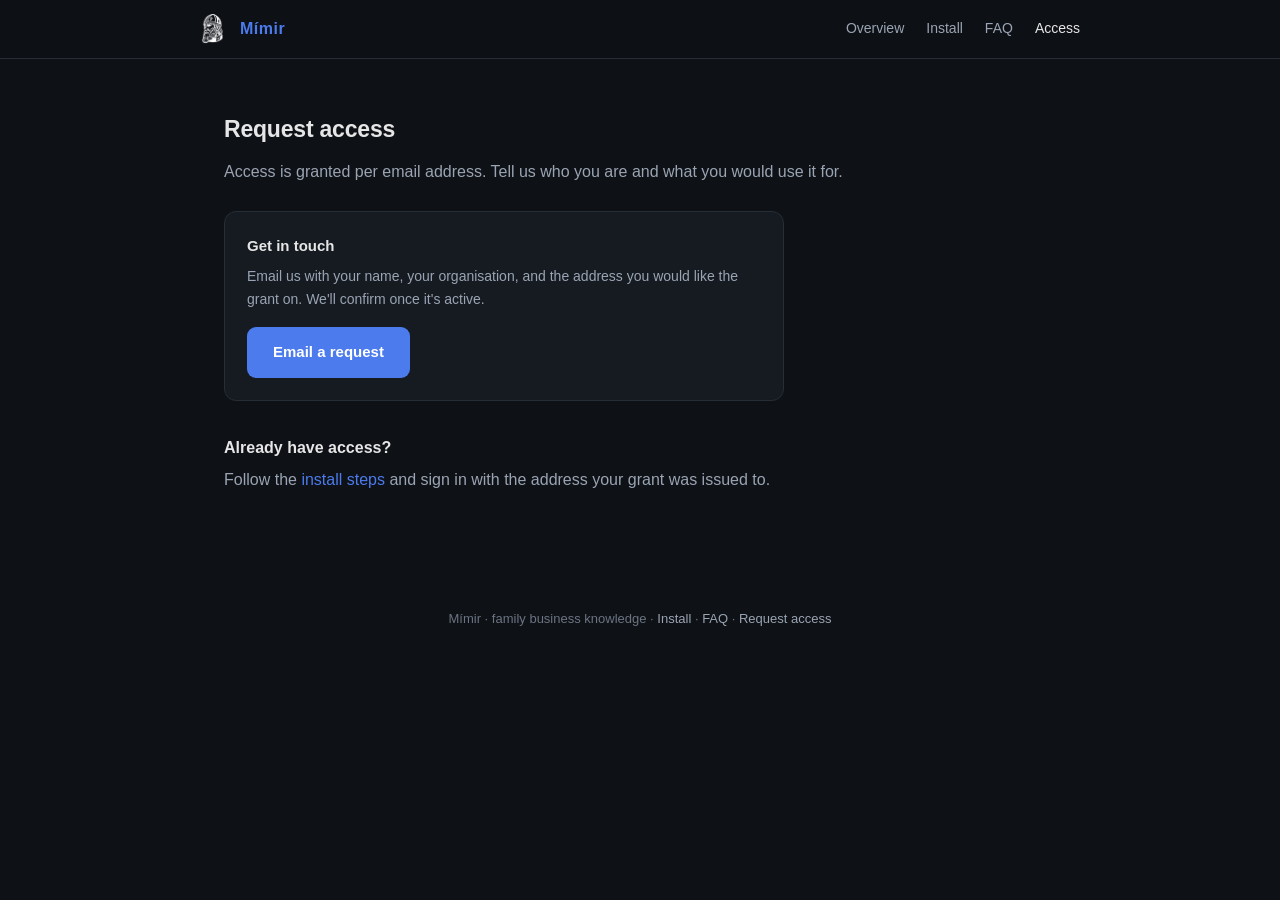
==== contact.html @ dcc5daad "Mímir landing site" ====
<!doctype html><html lang="en"><head>
<meta charset="utf-8"><meta name="viewport" content="width=device-width,initial-scale=1">
<title>Request access to Mímir</title>
<meta name="description" content="Request an access grant for Mímir.">
<link rel="icon" href="/assets/favicon.ico" sizes="any">
<link rel="apple-touch-icon" href="/assets/apple-touch-icon.png">
<meta name="theme-color" content="#0e1116">
<meta property="og:title" content="Request access to Mímir"><meta property="og:description" content="Request an access grant for Mímir.">
<meta property="og:image" content="https://mimir.familybusiness.se/assets/og-card.png">
<meta property="og:type" content="website"><meta name="twitter:card" content="summary_large_image">
<link rel="stylesheet" href="/styles.css">
</head><body>
<header><div class="wrap bar">
  <a class="brand" href="/"><img src="/assets/mark-white.png" alt=""><span>Mímir</span></a>
  <nav>
    <a href="/" class="">Overview</a>
    <a href="/install.html" class="">Install</a>
    <a href="/faq.html" class="">FAQ</a>
    <a href="/contact.html" class="on">Access</a>
  </nav>
</div></header>
<section><div class="wrap">
  <h2>Request access</h2>
  <p class="sub">Access is granted per email address. Tell us who you are and what you would use it for.</p>

  <div class="card" style="max-width:560px">
    <h3 style="margin-top:0">Get in touch</h3>
    <p style="margin-bottom:16px">Email us with your name, your organisation, and the address you
       would like the grant on. We'll confirm once it's active.</p>
    <a class="btn" href="mailto:mimir@familybusiness.se?subject=Mimir%20access%20request&amp;body=Name%3A%0AOrganisation%3A%0AEmail%20for%20access%3A%0AWhat%20you%20would%20use%20it%20for%3A%0A">
      Email a request</a>
  </div>

  <h3 style="margin-top:34px">Already have access?</h3>
  <p class="sub">Follow the <a href="/install.html">install steps</a> and sign in with the address
     your grant was issued to.</p>
</div></section>
<footer><div class="wrap">
  Mímir · family business knowledge ·
  <a href="/install.html">Install</a> · <a href="/faq.html">FAQ</a> · <a href="/contact.html">Request access</a>
</div></footer>
</body></html>
---- styles.css ----
/* Mímir — landing site. Dark profile matching the connector sign-in card. */
:root{
  --bg:#0e1116; --card:#161b22; --line:#262d36; --line2:#2d3440;
  --text:#e6e6e6; --muted:#9aa4b2; --dim:#6b7482;
  --accent:#4b7bec; --accent-dim:#3d6ad6;
  --mono:ui-monospace,SFMono-Regular,Menlo,Consolas,monospace;
  color-scheme:dark;
}
*{box-sizing:border-box}
body{margin:0;background:var(--bg);color:var(--text);
  font:16px/1.65 -apple-system,BlinkMacSystemFont,"Segoe UI",Roboto,Helvetica,Arial,sans-serif;
  -webkit-font-smoothing:antialiased}
a{color:var(--accent);text-decoration:none}
a:hover{text-decoration:underline}
.wrap{max-width:880px;margin:0 auto;padding:0 24px}

/* header */
header{border-bottom:1px solid var(--line);position:sticky;top:0;background:rgba(14,17,22,.92);
  backdrop-filter:blur(8px);z-index:10}
.bar{display:flex;align-items:center;justify-content:space-between;padding:14px 0;gap:20px}
.brand{display:flex;align-items:center;gap:10px}
.brand img{height:30px;width:auto}
.brand span{font-weight:700;letter-spacing:.5px}
nav{display:flex;gap:22px;font-size:14px}
nav a{color:var(--muted)}
nav a.on{color:var(--text)}

/* hero */
.hero{text-align:center;padding:72px 0 56px;border-bottom:1px solid var(--line)}
.hero img{width:min(420px,78%);height:auto;margin-bottom:30px}
.hero h1{font-size:clamp(26px,4.4vw,38px);line-height:1.25;margin:0 0 16px;letter-spacing:-.4px}
.hero p{color:var(--muted);font-size:17px;max-width:620px;margin:0 auto 30px}

/* buttons */
.btn{display:inline-block;background:var(--accent);color:#fff;padding:13px 26px;border-radius:9px;
  font-weight:600;font-size:15px}
.btn:hover{background:var(--accent-dim);text-decoration:none}
.btn.ghost{background:transparent;border:1px solid var(--line2);color:var(--text)}
.btn.ghost:hover{border-color:var(--accent)}
.btns{display:flex;gap:12px;justify-content:center;flex-wrap:wrap}

/* sections */
section{padding:52px 0;border-bottom:1px solid var(--line)}
section:last-of-type{border-bottom:0}
h2{font-size:23px;margin:0 0 10px;letter-spacing:-.2px}
h3{font-size:16px;margin:26px 0 6px}
.sub{color:var(--muted);margin:0 0 26px}
.grid{display:grid;grid-template-columns:repeat(auto-fit,minmax(230px,1fr));gap:16px}
.card{background:var(--card);border:1px solid var(--line);border-radius:12px;padding:22px}
.card h3{margin:0 0 6px;font-size:15px}
.card p{margin:0;color:var(--muted);font-size:14px}
.card .n{color:var(--accent);font-family:var(--mono);font-size:13px;display:block;margin-bottom:8px}

/* steps */
ol.steps{list-style:none;counter-reset:s;padding:0;margin:0}
ol.steps li{counter-increment:s;position:relative;padding:0 0 26px 46px;border-left:1px solid var(--line);
  margin-left:14px}
ol.steps li:last-child{border-left-color:transparent;padding-bottom:0}
ol.steps li::before{content:counter(s);position:absolute;left:-14px;top:-2px;width:28px;height:28px;
  background:var(--card);border:1px solid var(--line2);border-radius:50%;color:var(--accent);
  font-family:var(--mono);font-size:13px;display:flex;align-items:center;justify-content:center}
ol.steps h3{margin:0 0 5px;font-size:16px}
ol.steps p{margin:0;color:var(--muted);font-size:14.5px}

code,.url{font-family:var(--mono);background:var(--card);border:1px solid var(--line);
  border-radius:6px;padding:3px 8px;font-size:13.5px;color:var(--text)}
.urlbox{display:flex;align-items:center;gap:10px;background:var(--card);border:1px solid var(--line2);
  border-radius:10px;padding:14px 16px;margin:14px 0;font-family:var(--mono);font-size:14px;
  overflow-x:auto}
.urlbox strong{color:var(--accent);font-weight:500}

/* faq */
details{background:var(--card);border:1px solid var(--line);border-radius:10px;padding:16px 18px;
  margin-bottom:10px}
details[open]{border-color:var(--line2)}
summary{cursor:pointer;font-weight:600;font-size:15px;list-style:none}
summary::-webkit-details-marker{display:none}
summary::after{content:"+";float:right;color:var(--accent);font-family:var(--mono)}
details[open] summary::after{content:"−"}
details p{color:var(--muted);font-size:14.5px;margin:12px 0 0}

table{width:100%;border-collapse:collapse;font-size:14.5px;margin-top:8px}
th,td{text-align:left;padding:10px 12px;border-bottom:1px solid var(--line)}
th{color:var(--dim);font-weight:600;font-size:13px;text-transform:uppercase;letter-spacing:.6px}
td.num{font-family:var(--mono);color:var(--muted);text-align:right}

footer{padding:36px 0 48px;color:var(--dim);font-size:13px;text-align:center}
footer a{color:var(--muted)}
@media(max-width:600px){
  nav{gap:14px;font-size:13px}
  .hero{padding:48px 0 40px}
  section{padding:40px 0}
}
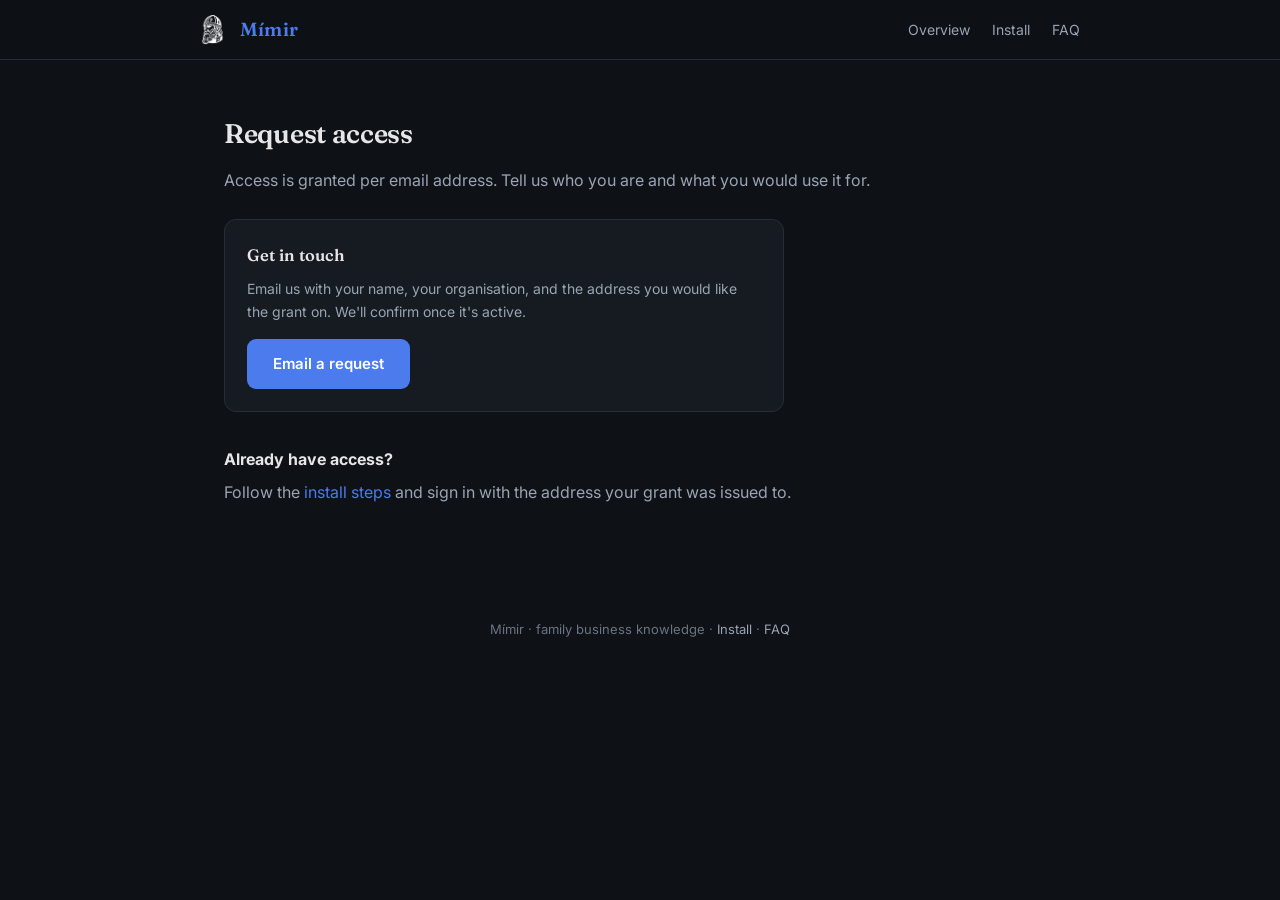
==== commit 5a4002f6: "Fraunces display type; hide access page from nav" ====
--- a/contact.html
+++ b/contact.html
@@ -8,6 +8,9 @@
 <meta property="og:title" content="Request access to Mímir"><meta property="og:description" content="Request an access grant for Mímir.">
 <meta property="og:image" content="https://mimir.familybusiness.se/assets/og-card.png">
 <meta property="og:type" content="website"><meta name="twitter:card" content="summary_large_image">
+<link rel="preconnect" href="https://fonts.googleapis.com">
+<link rel="preconnect" href="https://fonts.gstatic.com" crossorigin>
+<link href="https://fonts.googleapis.com/css2?family=Fraunces:opsz,wght@9..144,500;9..144,600&family=Inter:wght@400;500;600&display=swap" rel="stylesheet">
 <link rel="stylesheet" href="/styles.css">
 </head><body>
 <header><div class="wrap bar">
@@ -16,7 +19,6 @@
     <a href="/" class="">Overview</a>
     <a href="/install.html" class="">Install</a>
     <a href="/faq.html" class="">FAQ</a>
-    <a href="/contact.html" class="on">Access</a>
   </nav>
 </div></header>
 <section><div class="wrap">
@@ -37,6 +39,6 @@
 </div></section>
 <footer><div class="wrap">
   Mímir · family business knowledge ·
-  <a href="/install.html">Install</a> · <a href="/faq.html">FAQ</a> · <a href="/contact.html">Request access</a>
+  <a href="/install.html">Install</a> · <a href="/faq.html">FAQ</a>
 </div></footer>
 </body></html>
--- a/styles.css
+++ b/styles.css
@@ -4,12 +4,14 @@
   --text:#e6e6e6; --muted:#9aa4b2; --dim:#6b7482;
   --accent:#4b7bec; --accent-dim:#3d6ad6;
   --mono:ui-monospace,SFMono-Regular,Menlo,Consolas,monospace;
+  --display:"Fraunces","Iowan Old Style","Palatino Linotype",Palatino,Georgia,serif;
+  --body:"Inter",-apple-system,BlinkMacSystemFont,"Segoe UI",Roboto,Helvetica,Arial,sans-serif;
   color-scheme:dark;
 }
 *{box-sizing:border-box}
 body{margin:0;background:var(--bg);color:var(--text);
-  font:16px/1.65 -apple-system,BlinkMacSystemFont,"Segoe UI",Roboto,Helvetica,Arial,sans-serif;
-  -webkit-font-smoothing:antialiased}
+  font:16px/1.65 var(--body);
+  -webkit-font-smoothing:antialiased;text-rendering:optimizeLegibility}
 a{color:var(--accent);text-decoration:none}
 a:hover{text-decoration:underline}
 .wrap{max-width:880px;margin:0 auto;padding:0 24px}
@@ -20,7 +22,8 @@
 .bar{display:flex;align-items:center;justify-content:space-between;padding:14px 0;gap:20px}
 .brand{display:flex;align-items:center;gap:10px}
 .brand img{height:30px;width:auto}
-.brand span{font-weight:700;letter-spacing:.5px}
+.brand span{font-family:var(--display);font-weight:600;font-size:19px;letter-spacing:.2px;
+  font-variation-settings:'SOFT' 20,'WONK' 1}
 nav{display:flex;gap:22px;font-size:14px}
 nav a{color:var(--muted)}
 nav a.on{color:var(--text)}
@@ -28,8 +31,9 @@
 /* hero */
 .hero{text-align:center;padding:72px 0 56px;border-bottom:1px solid var(--line)}
 .hero img{width:min(420px,78%);height:auto;margin-bottom:30px}
-.hero h1{font-size:clamp(26px,4.4vw,38px);line-height:1.25;margin:0 0 16px;letter-spacing:-.4px}
-.hero p{color:var(--muted);font-size:17px;max-width:620px;margin:0 auto 30px}
+.hero h1{font-family:var(--display);font-weight:600;font-size:clamp(30px,5vw,46px);line-height:1.15;
+  margin:0 0 18px;letter-spacing:-.5px;font-variation-settings:'SOFT' 24,'WONK' 1}
+.hero p{color:var(--muted);font-size:17.5px;line-height:1.62;max-width:640px;margin:0 auto 32px}
 
 /* buttons */
 .btn{display:inline-block;background:var(--accent);color:#fff;padding:13px 26px;border-radius:9px;
@@ -42,12 +46,13 @@
 /* sections */
 section{padding:52px 0;border-bottom:1px solid var(--line)}
 section:last-of-type{border-bottom:0}
-h2{font-size:23px;margin:0 0 10px;letter-spacing:-.2px}
+h2{font-family:var(--display);font-weight:600;font-size:27px;margin:0 0 10px;letter-spacing:-.3px;
+  font-variation-settings:'SOFT' 20,'WONK' 1}
 h3{font-size:16px;margin:26px 0 6px}
 .sub{color:var(--muted);margin:0 0 26px}
 .grid{display:grid;grid-template-columns:repeat(auto-fit,minmax(230px,1fr));gap:16px}
 .card{background:var(--card);border:1px solid var(--line);border-radius:12px;padding:22px}
-.card h3{margin:0 0 6px;font-size:15px}
+.card h3{font-family:var(--display);font-weight:600;margin:0 0 7px;font-size:16.5px}
 .card p{margin:0;color:var(--muted);font-size:14px}
 .card .n{color:var(--accent);font-family:var(--mono);font-size:13px;display:block;margin-bottom:8px}
 
@@ -59,7 +64,7 @@
 ol.steps li::before{content:counter(s);position:absolute;left:-14px;top:-2px;width:28px;height:28px;
   background:var(--card);border:1px solid var(--line2);border-radius:50%;color:var(--accent);
   font-family:var(--mono);font-size:13px;display:flex;align-items:center;justify-content:center}
-ol.steps h3{margin:0 0 5px;font-size:16px}
+ol.steps h3{font-family:var(--display);font-weight:600;margin:0 0 5px;font-size:17.5px}
 ol.steps p{margin:0;color:var(--muted);font-size:14.5px}
 
 code,.url{font-family:var(--mono);background:var(--card);border:1px solid var(--line);
@@ -73,7 +78,7 @@
 details{background:var(--card);border:1px solid var(--line);border-radius:10px;padding:16px 18px;
   margin-bottom:10px}
 details[open]{border-color:var(--line2)}
-summary{cursor:pointer;font-weight:600;font-size:15px;list-style:none}
+summary{font-family:var(--display);cursor:pointer;font-weight:600;font-size:16.5px;list-style:none}
 summary::-webkit-details-marker{display:none}
 summary::after{content:"+";float:right;color:var(--accent);font-family:var(--mono)}
 details[open] summary::after{content:"−"}
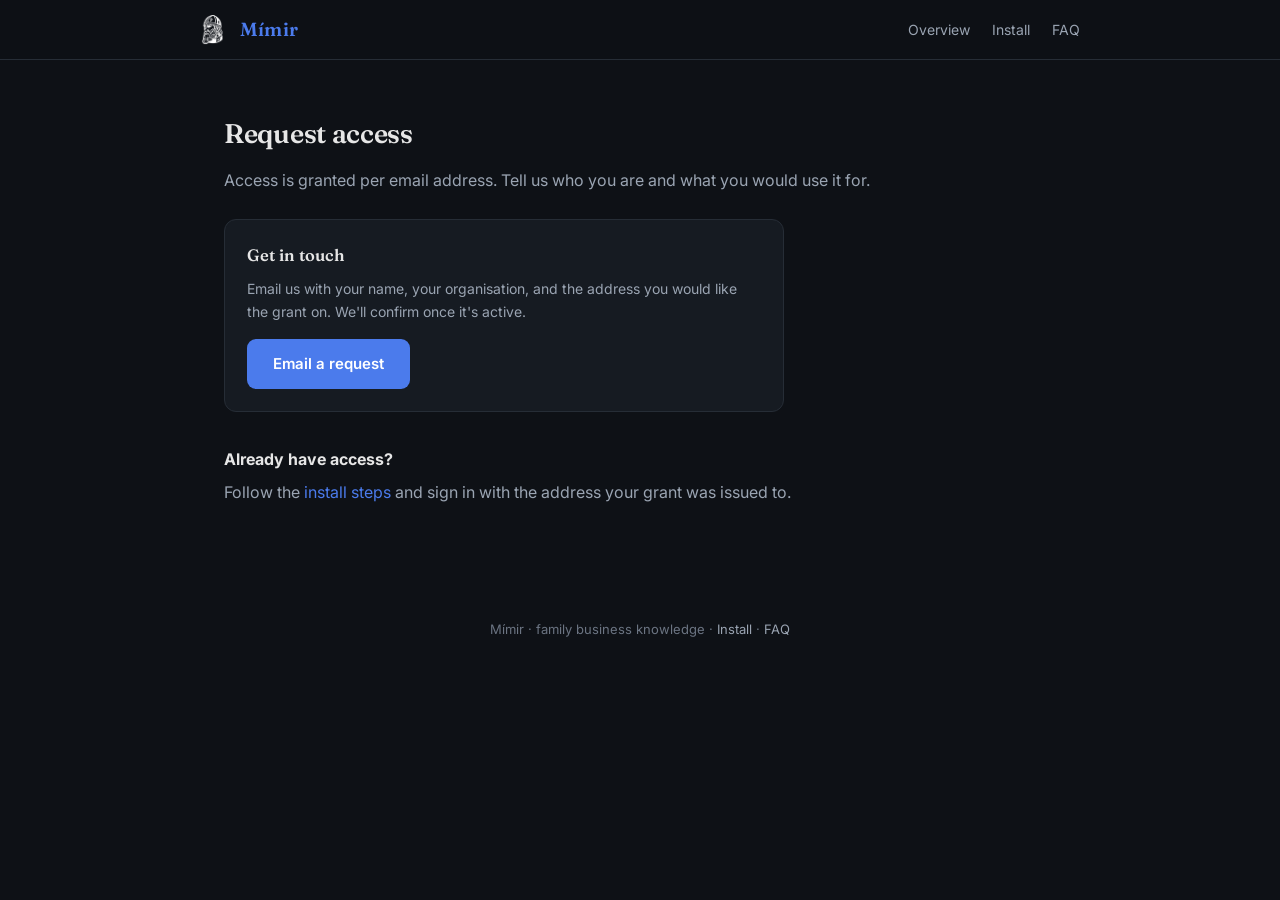
==== commit 862fe8cd: "Remove access links; fix Fraunces axis request" ====
--- a/contact.html
+++ b/contact.html
@@ -10,7 +10,7 @@
 <meta property="og:type" content="website"><meta name="twitter:card" content="summary_large_image">
 <link rel="preconnect" href="https://fonts.googleapis.com">
 <link rel="preconnect" href="https://fonts.gstatic.com" crossorigin>
-<link href="https://fonts.googleapis.com/css2?family=Fraunces:opsz,wght@9..144,500;9..144,600&family=Inter:wght@400;500;600&display=swap" rel="stylesheet">
+<link href="https://fonts.googleapis.com/css2?family=Fraunces:opsz,SOFT,WONK,wght@9..144,0..100,0..1,500;9..144,0..100,0..1,600&family=Inter:wght@400;500;600&display=swap" rel="stylesheet">
 <link rel="stylesheet" href="/styles.css">
 </head><body>
 <header><div class="wrap bar">
--- a/styles.css
+++ b/styles.css
@@ -22,8 +22,7 @@
 .bar{display:flex;align-items:center;justify-content:space-between;padding:14px 0;gap:20px}
 .brand{display:flex;align-items:center;gap:10px}
 .brand img{height:30px;width:auto}
-.brand span{font-family:var(--display);font-weight:600;font-size:19px;letter-spacing:.2px;
-  font-variation-settings:'SOFT' 20,'WONK' 1}
+.brand span{font-family:var(--display);font-weight:600;font-size:19px;letter-spacing:.2px}
 nav{display:flex;gap:22px;font-size:14px}
 nav a{color:var(--muted)}
 nav a.on{color:var(--text)}
@@ -32,7 +31,7 @@
 .hero{text-align:center;padding:72px 0 56px;border-bottom:1px solid var(--line)}
 .hero img{width:min(420px,78%);height:auto;margin-bottom:30px}
 .hero h1{font-family:var(--display);font-weight:600;font-size:clamp(30px,5vw,46px);line-height:1.15;
-  margin:0 0 18px;letter-spacing:-.5px;font-variation-settings:'SOFT' 24,'WONK' 1}
+  margin:0 0 18px;letter-spacing:-.5px}
 .hero p{color:var(--muted);font-size:17.5px;line-height:1.62;max-width:640px;margin:0 auto 32px}
 
 /* buttons */
@@ -46,8 +45,7 @@
 /* sections */
 section{padding:52px 0;border-bottom:1px solid var(--line)}
 section:last-of-type{border-bottom:0}
-h2{font-family:var(--display);font-weight:600;font-size:27px;margin:0 0 10px;letter-spacing:-.3px;
-  font-variation-settings:'SOFT' 20,'WONK' 1}
+h2{font-family:var(--display);font-weight:600;font-size:27px;margin:0 0 10px;letter-spacing:-.3px}
 h3{font-size:16px;margin:26px 0 6px}
 .sub{color:var(--muted);margin:0 0 26px}
 .grid{display:grid;grid-template-columns:repeat(auto-fit,minmax(230px,1fr));gap:16px}
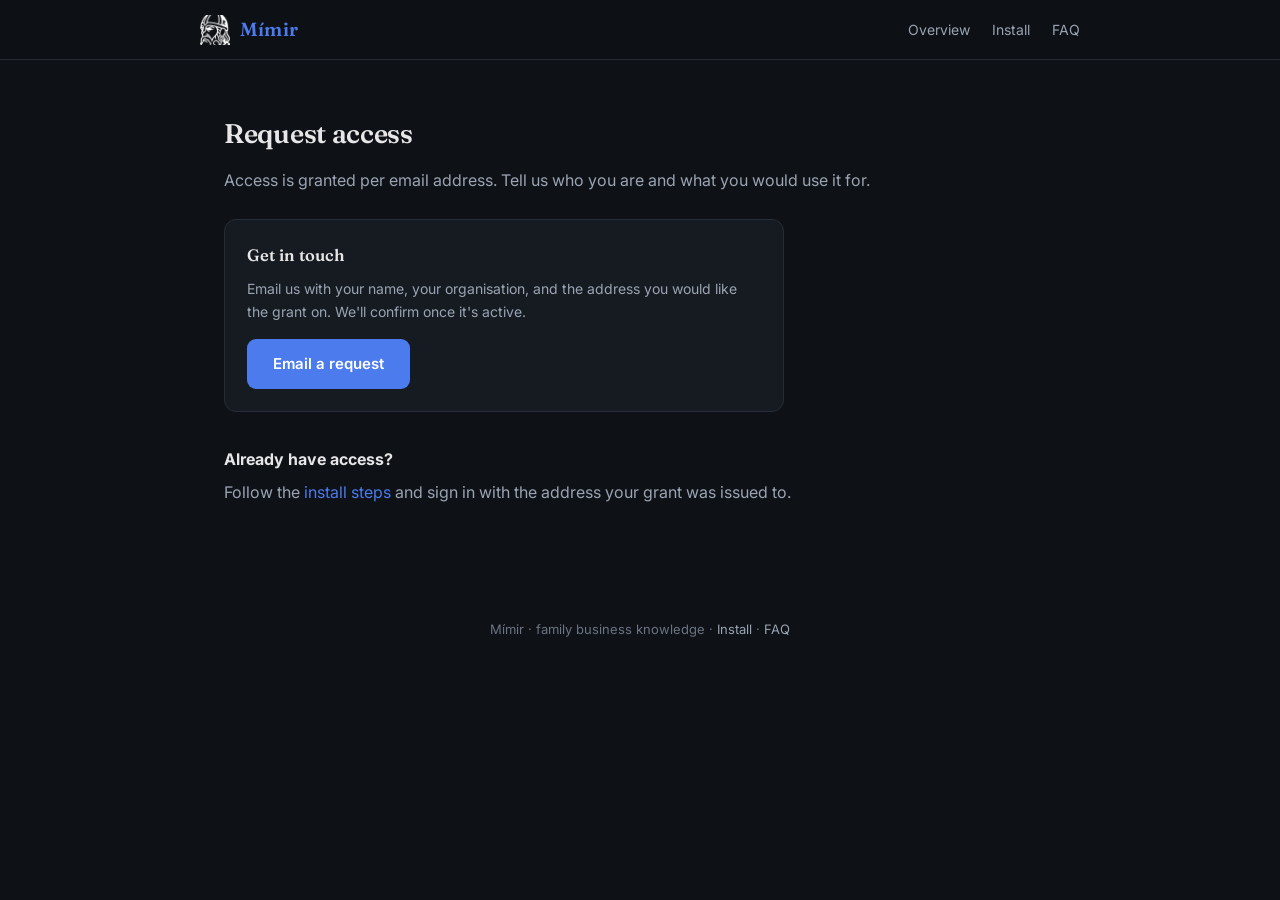
==== commit 174217e5: "New Mímir mark; SVG favicon" ====
--- a/contact.html
+++ b/contact.html
@@ -3,6 +3,7 @@
 <title>Request access to Mímir</title>
 <meta name="description" content="Request an access grant for Mímir.">
 <link rel="icon" href="/assets/favicon.ico" sizes="any">
+<link rel="icon" type="image/svg+xml" href="/assets/favicon.svg">
 <link rel="apple-touch-icon" href="/assets/apple-touch-icon.png">
 <meta name="theme-color" content="#0e1116">
 <meta property="og:title" content="Request access to Mímir"><meta property="og:description" content="Request an access grant for Mímir.">
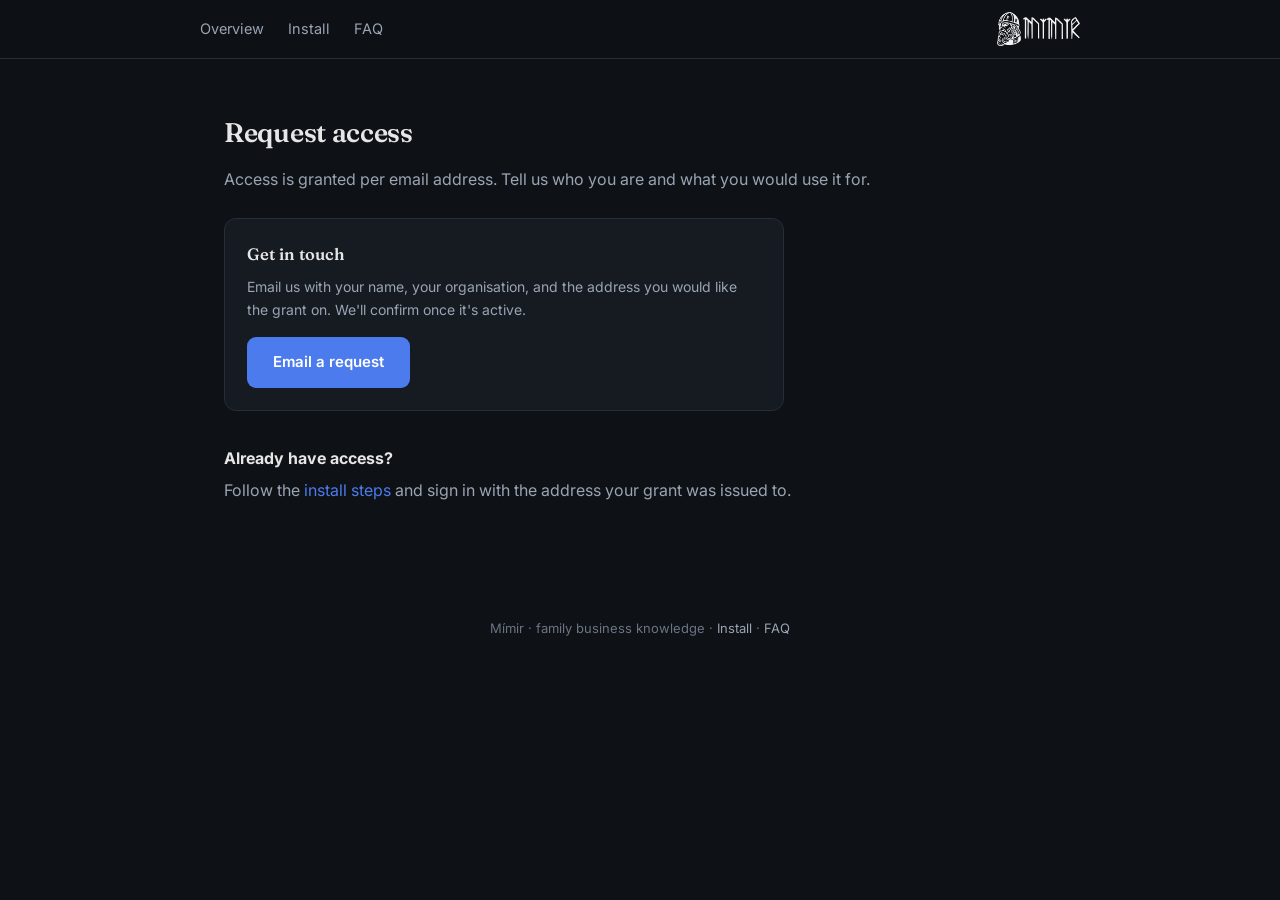
==== commit 7fce5010: "Lockup upper right, nav left" ====
--- a/contact.html
+++ b/contact.html
@@ -15,12 +15,12 @@
 <link rel="stylesheet" href="/styles.css">
 </head><body>
 <header><div class="wrap bar">
-  <a class="brand" href="/"><img src="/assets/mark-white.png" alt=""><span>Mímir</span></a>
   <nav>
     <a href="/" class="">Overview</a>
     <a href="/install.html" class="">Install</a>
     <a href="/faq.html" class="">FAQ</a>
   </nav>
+  <a class="brand" href="/"><img src="/assets/lockup-white.png" alt="Mímir"></a>
 </div></header>
 <section><div class="wrap">
   <h2>Request access</h2>
--- a/styles.css
+++ b/styles.css
@@ -19,11 +19,11 @@
 /* header */
 header{border-bottom:1px solid var(--line);position:sticky;top:0;background:rgba(14,17,22,.92);
   backdrop-filter:blur(8px);z-index:10}
-.bar{display:flex;align-items:center;justify-content:space-between;padding:14px 0;gap:20px}
-.brand{display:flex;align-items:center;gap:10px}
-.brand img{height:30px;width:auto}
-.brand span{font-family:var(--display);font-weight:600;font-size:19px;letter-spacing:.2px}
-nav{display:flex;gap:22px;font-size:14px}
+.bar{display:flex;align-items:center;justify-content:space-between;padding:12px 0;gap:24px}
+.brand{display:flex;align-items:center;flex-shrink:0}
+.brand img{height:34px;width:auto;display:block;opacity:.95;transition:opacity .15s}
+.brand:hover img{opacity:1}
+nav{display:flex;gap:24px;font-size:14.5px}
 nav a{color:var(--muted)}
 nav a.on{color:var(--text)}
 
@@ -94,3 +94,18 @@
   .hero{padding:48px 0 40px}
   section{padding:40px 0}
 }
+
+/* The hero carries the lockup at full size, so the header mark is redundant on
+   the landing page until you scroll. Fade it in rather than doubling up. */
+body.home .brand img{opacity:0;transition:opacity .25s}
+body.home.scrolled .brand img{opacity:.95}
+
+@media(max-width:640px){
+  .bar{gap:14px}
+  .brand img{height:26px}
+  nav{gap:15px;font-size:13.5px}
+}
+@media(max-width:420px){
+  .brand img{height:23px}
+  nav{gap:12px;font-size:13px}
+}
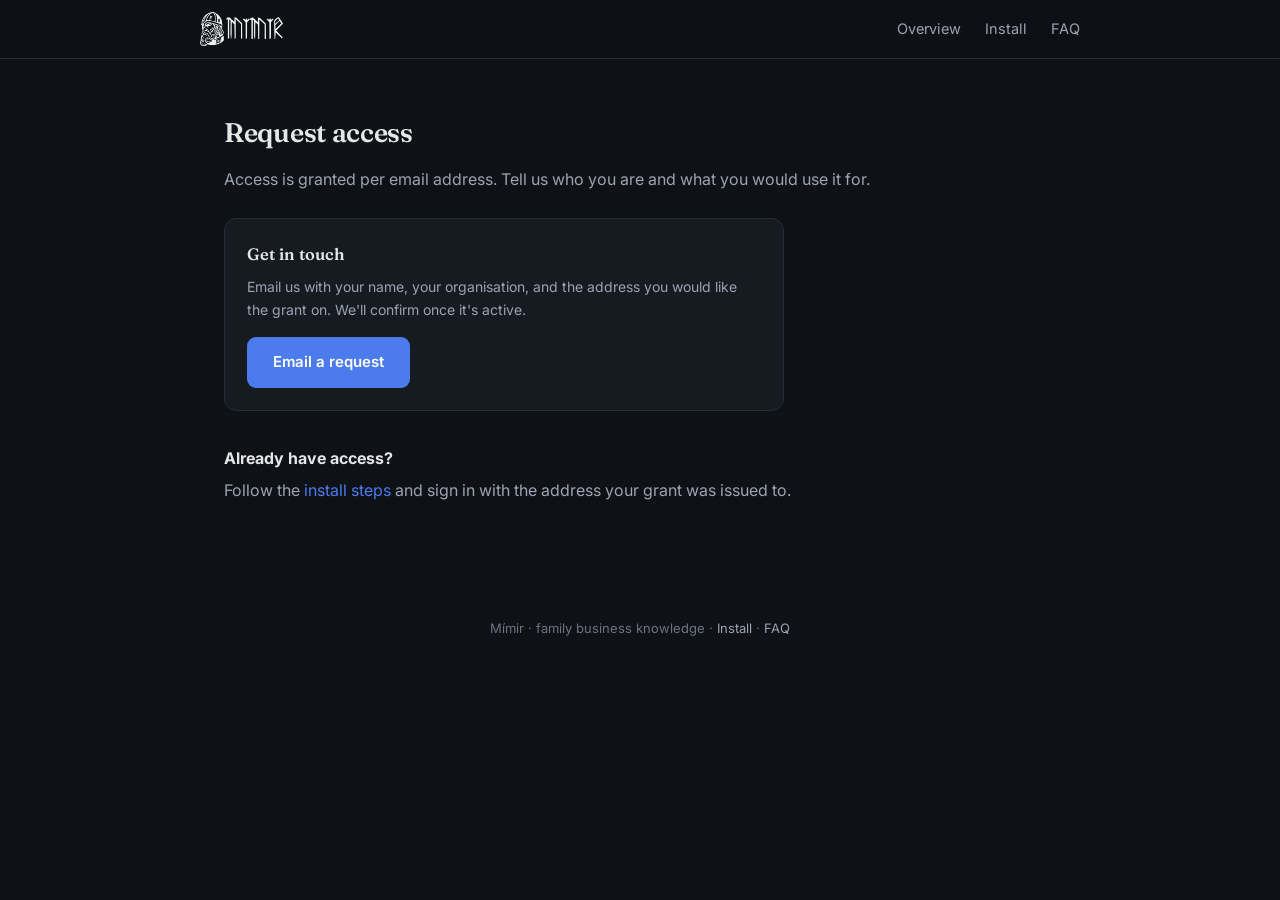
==== commit 117c0cd6: "Move lockup to upper left, nav right; prioritize SVG favicon Co-Authored-By: Claude Opus 4.8 <norepl" ====
--- a/contact.html
+++ b/contact.html
@@ -2,8 +2,8 @@
 <meta charset="utf-8"><meta name="viewport" content="width=device-width,initial-scale=1">
 <title>Request access to Mímir</title>
 <meta name="description" content="Request an access grant for Mímir.">
+<link rel="icon" type="image/svg+xml" href="/assets/favicon.svg">
 <link rel="icon" href="/assets/favicon.ico" sizes="any">
-<link rel="icon" type="image/svg+xml" href="/assets/favicon.svg">
 <link rel="apple-touch-icon" href="/assets/apple-touch-icon.png">
 <meta name="theme-color" content="#0e1116">
 <meta property="og:title" content="Request access to Mímir"><meta property="og:description" content="Request an access grant for Mímir.">
@@ -15,12 +15,12 @@
 <link rel="stylesheet" href="/styles.css">
 </head><body>
 <header><div class="wrap bar">
+  <a class="brand" href="/"><img src="/assets/lockup-white.png" alt="Mímir"></a>
   <nav>
     <a href="/" class="">Overview</a>
     <a href="/install.html" class="">Install</a>
     <a href="/faq.html" class="">FAQ</a>
   </nav>
-  <a class="brand" href="/"><img src="/assets/lockup-white.png" alt="Mímir"></a>
 </div></header>
 <section><div class="wrap">
   <h2>Request access</h2>
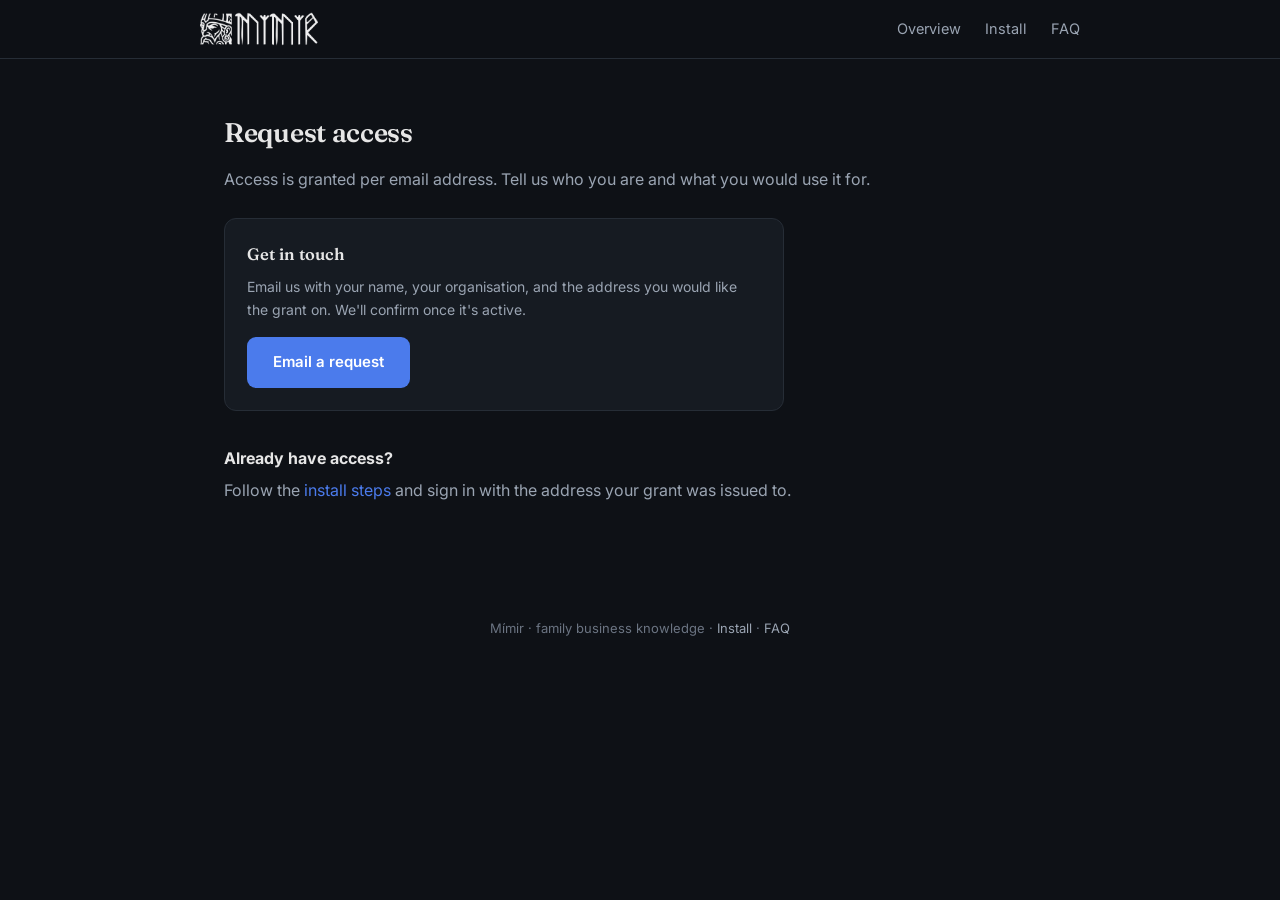
==== commit 1bc77593: "Use new Mímir mark+wordmark lockup in header Co-Authored-By: Claude Opus 4.8 <noreply@anthropic.com>" ====
--- a/contact.html
+++ b/contact.html
@@ -15,7 +15,7 @@
 <link rel="stylesheet" href="/styles.css">
 </head><body>
 <header><div class="wrap bar">
-  <a class="brand" href="/"><img src="/assets/lockup-white.png" alt="Mímir"></a>
+  <a class="brand" href="/"><img src="/assets/lockup-mark-white.png" alt="Mímir"></a>
   <nav>
     <a href="/" class="">Overview</a>
     <a href="/install.html" class="">Install</a>
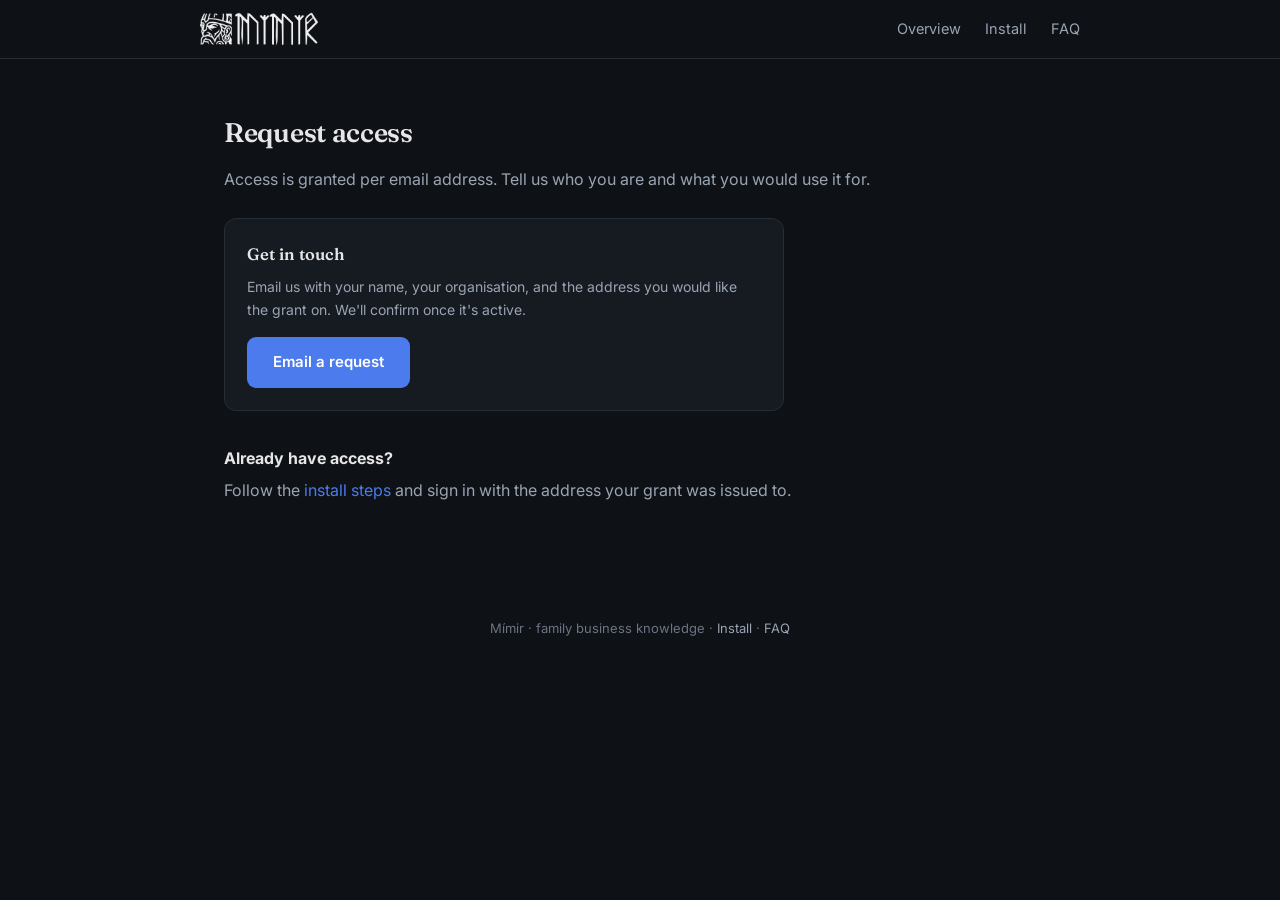
==== commit b3a4c8e2: "Drop What's inside section; version stylesheet to bust cache for header fix Co-Authored-By: Claude O" ====
--- a/contact.html
+++ b/contact.html
@@ -12,7 +12,7 @@
 <link rel="preconnect" href="https://fonts.googleapis.com">
 <link rel="preconnect" href="https://fonts.gstatic.com" crossorigin>
 <link href="https://fonts.googleapis.com/css2?family=Fraunces:opsz,SOFT,WONK,wght@9..144,0..100,0..1,500;9..144,0..100,0..1,600&family=Inter:wght@400;500;600&display=swap" rel="stylesheet">
-<link rel="stylesheet" href="/styles.css">
+<link rel="stylesheet" href="/styles.css?v=2">
 </head><body>
 <header><div class="wrap bar">
   <a class="brand" href="/"><img src="/assets/lockup-mark-white.png" alt="Mímir"></a>
--- a/styles.css
+++ b/styles.css
@@ -17,8 +17,7 @@
 .wrap{max-width:880px;margin:0 auto;padding:0 24px}
 
 /* header */
-header{border-bottom:1px solid var(--line);position:sticky;top:0;background:rgba(14,17,22,.92);
-  backdrop-filter:blur(8px);z-index:10}
+header{border-bottom:1px solid var(--line);position:sticky;top:0;background:var(--bg);z-index:10}
 .bar{display:flex;align-items:center;justify-content:space-between;padding:12px 0;gap:24px}
 .brand{display:flex;align-items:center;flex-shrink:0}
 .brand img{height:34px;width:auto;display:block;opacity:.95;transition:opacity .15s}
